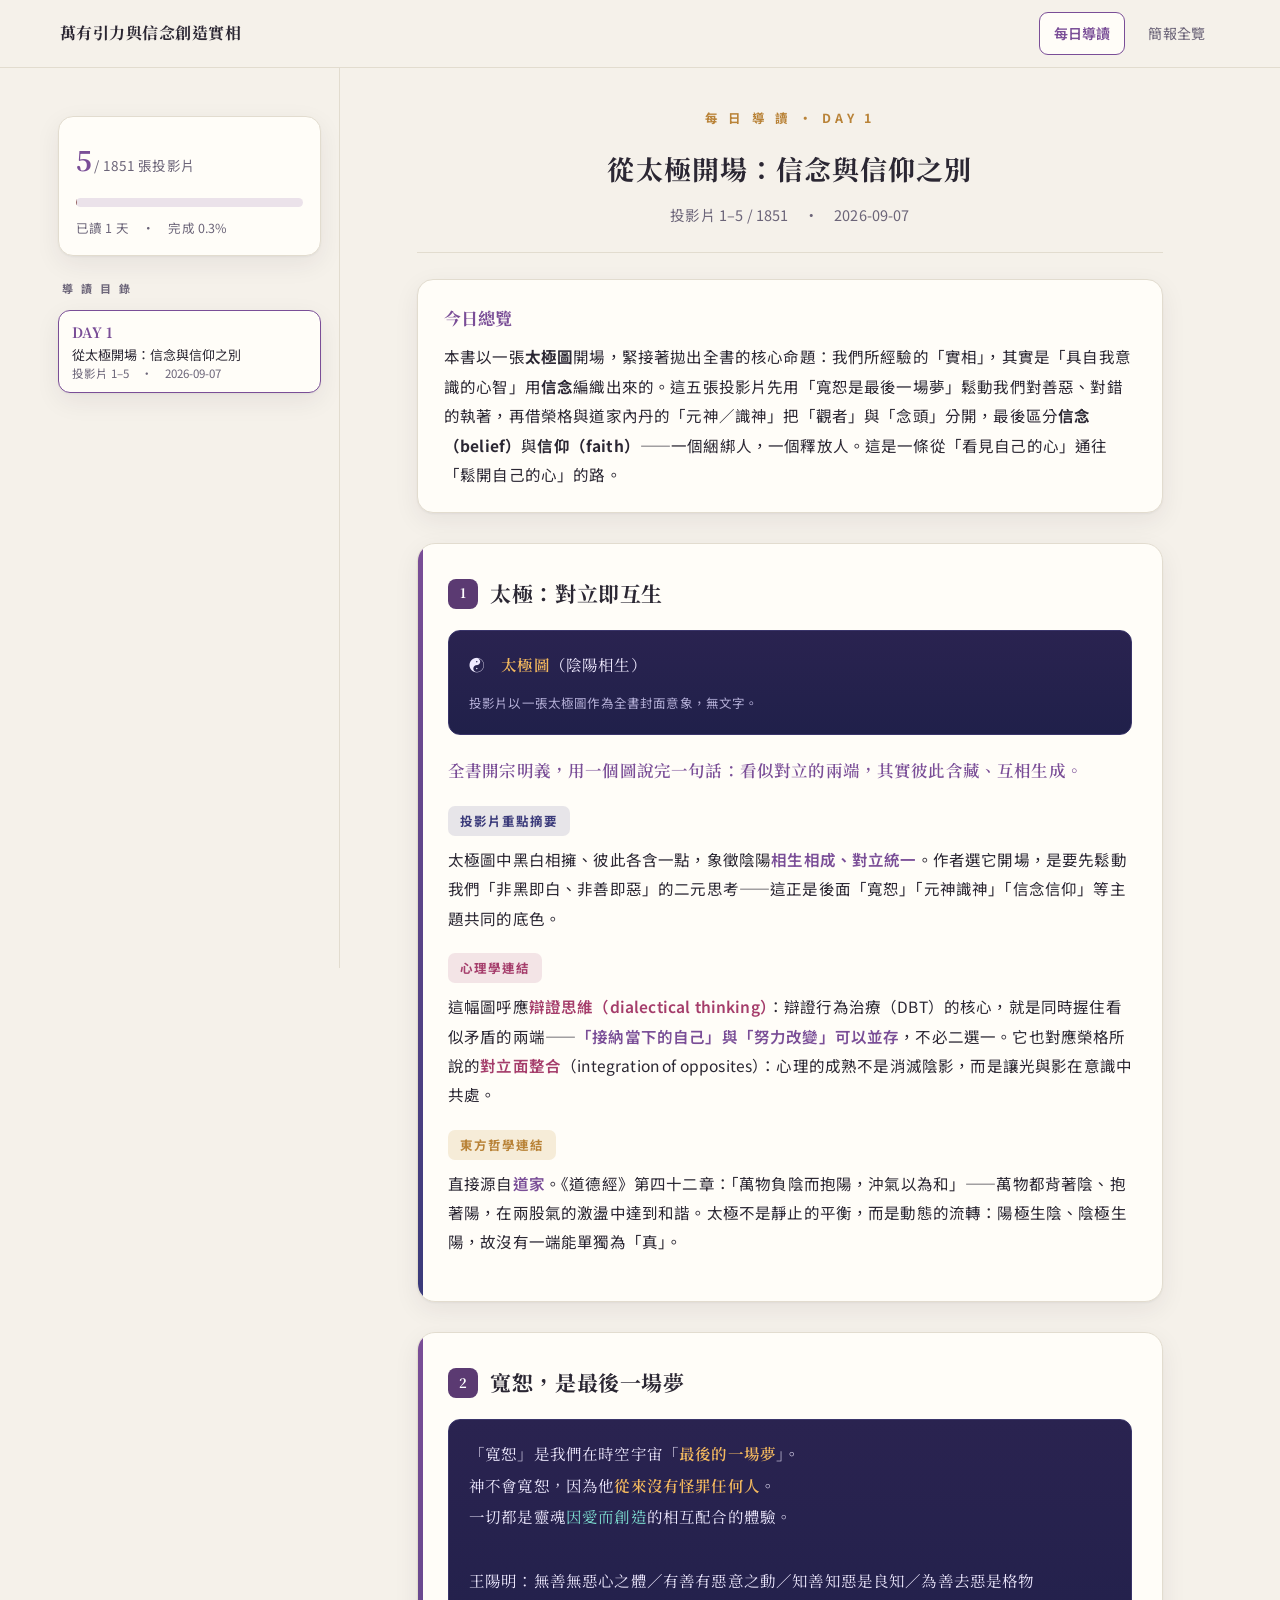
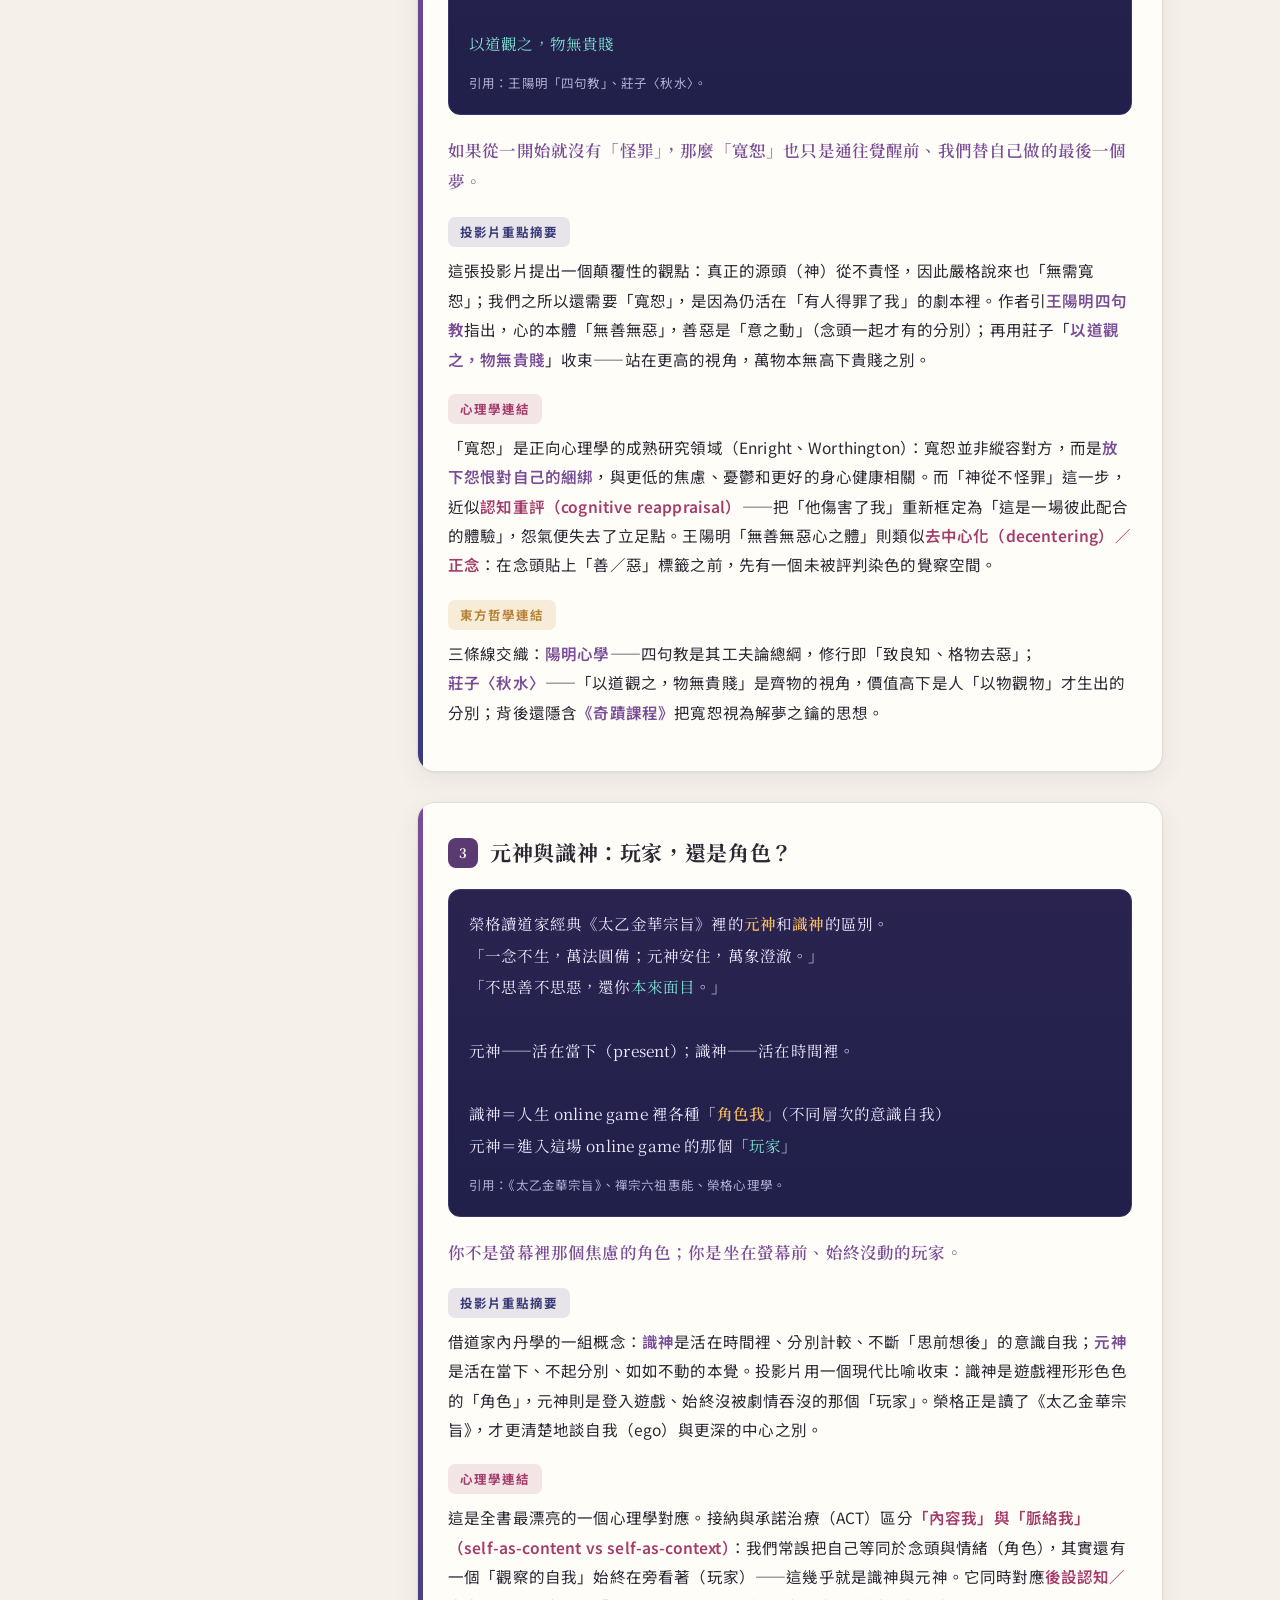
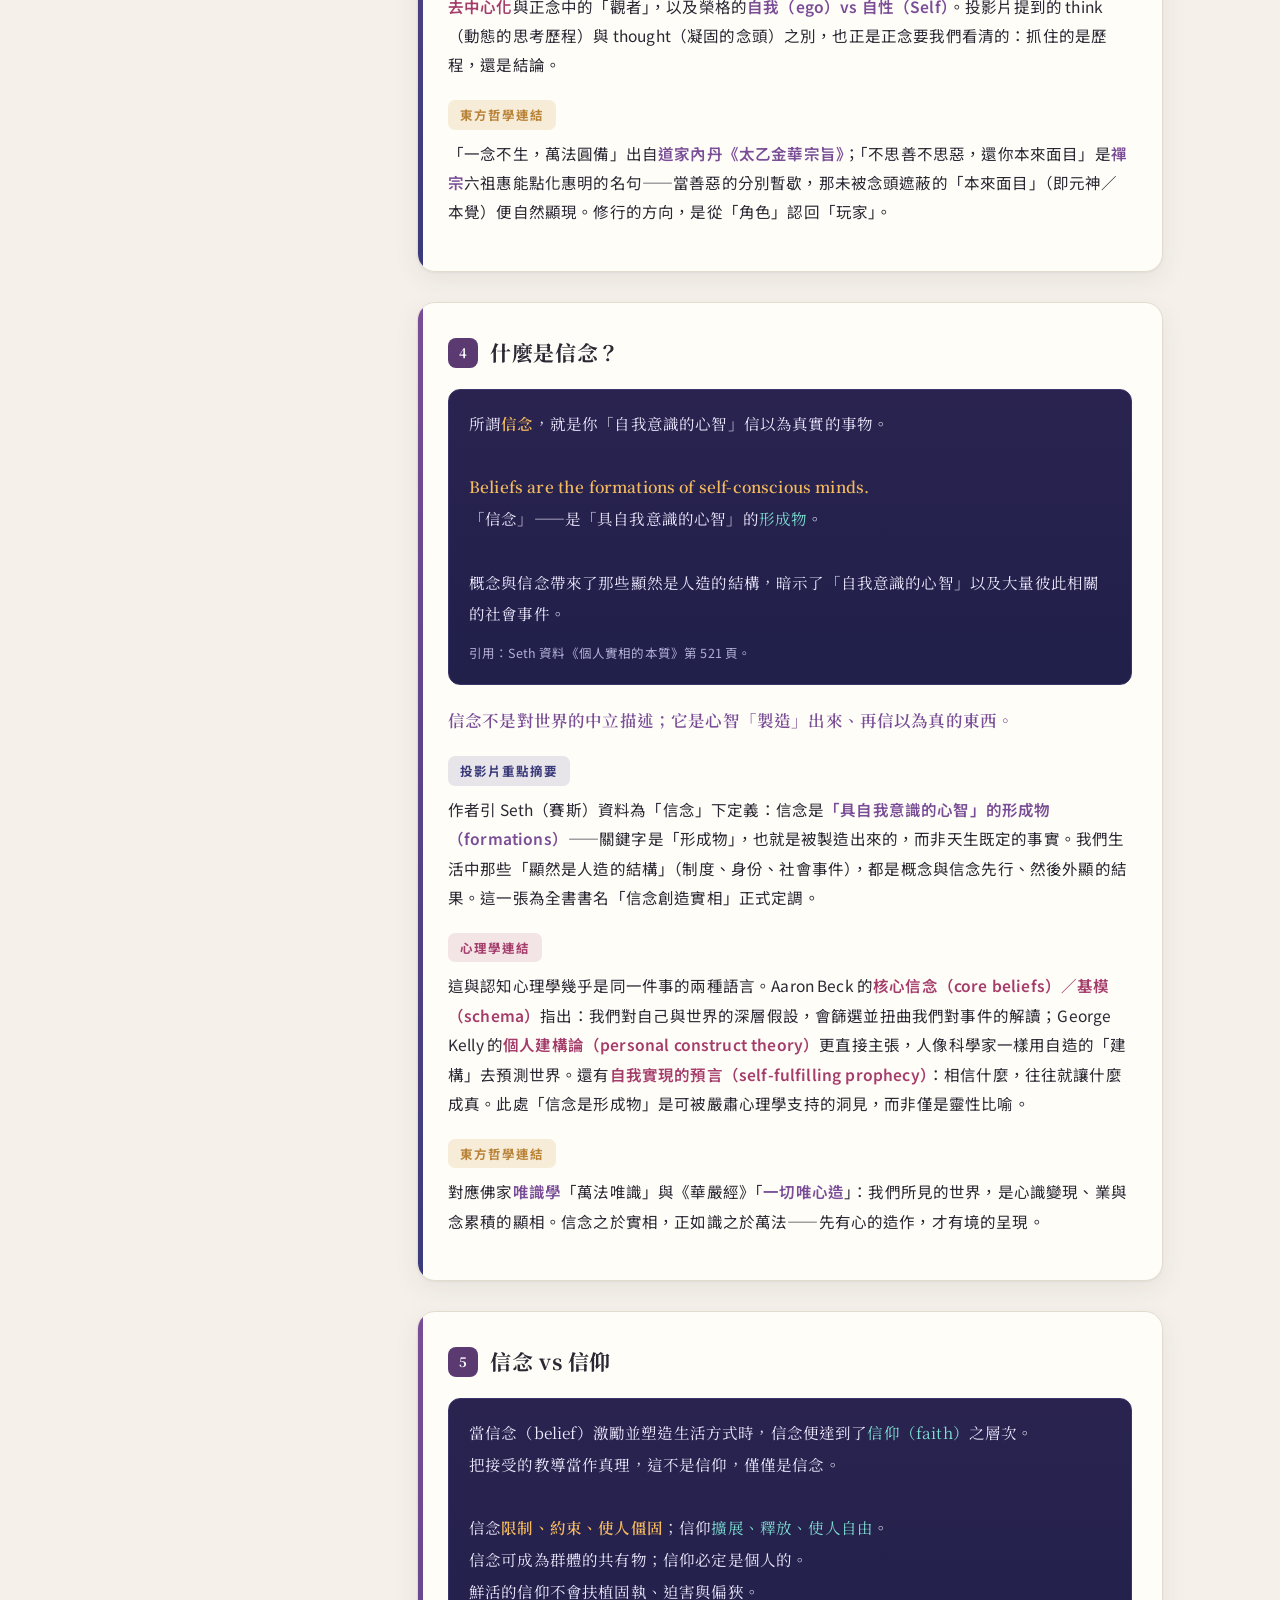
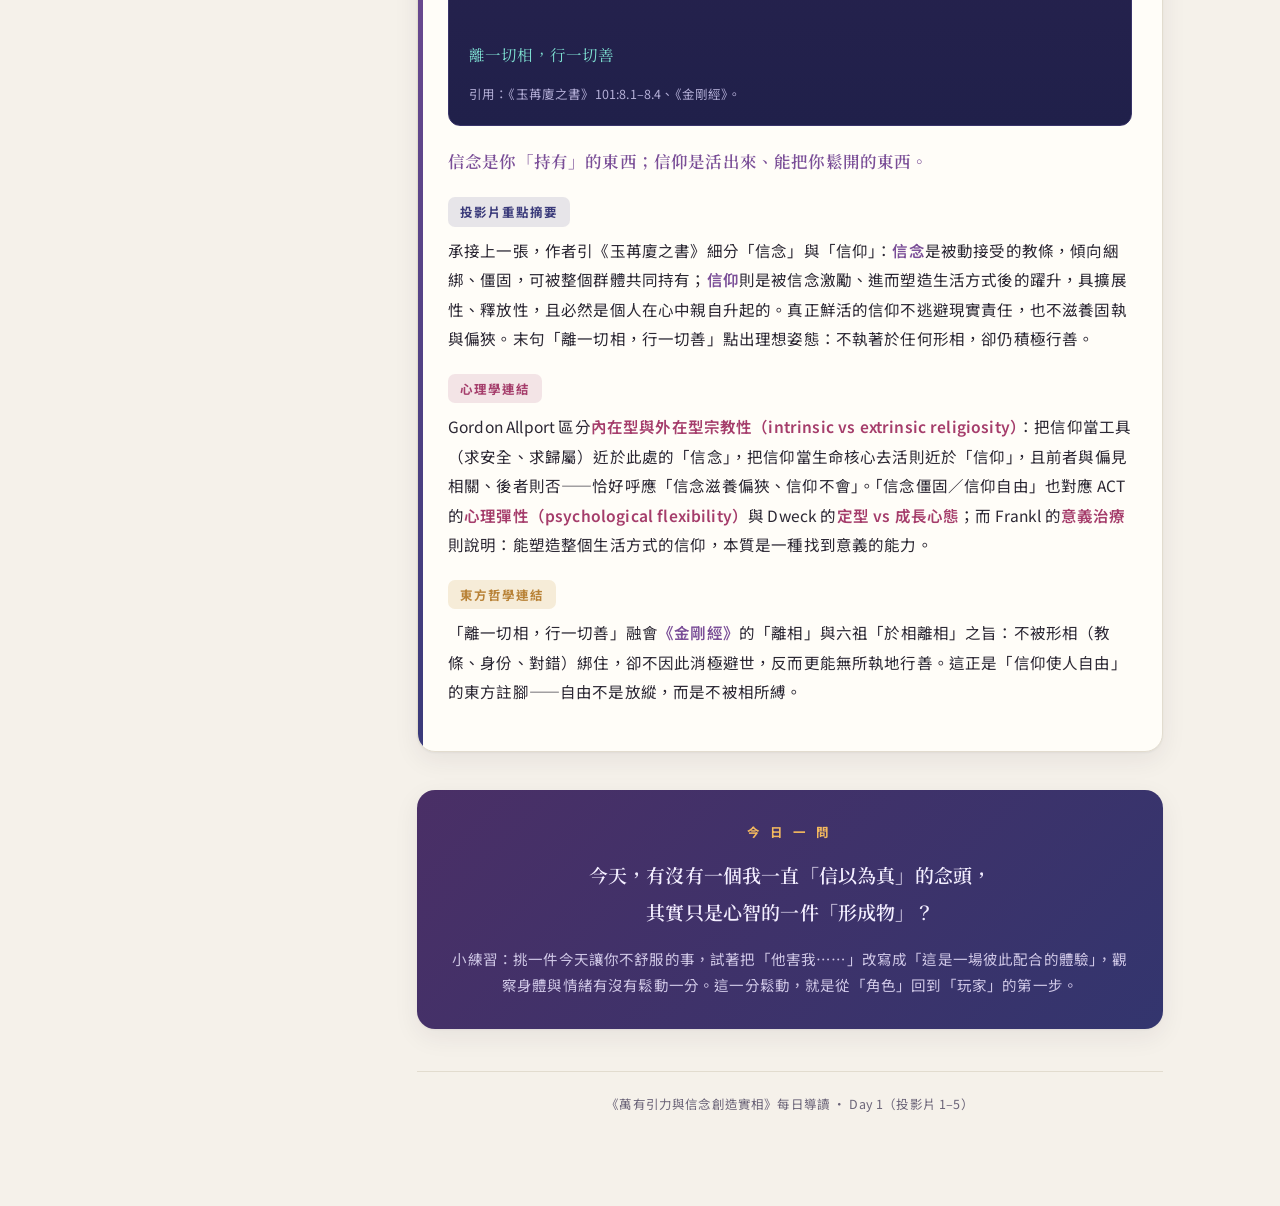
==== book/index.html @ ded172f5 "Add files via upload" ====
<!DOCTYPE html>
<html lang="zh-Hant">
<head>
<meta charset="utf-8">
<meta name="viewport" content="width=device-width, initial-scale=1">
<title>每日導讀 · 萬有引力與信念創造實相</title>
<meta name="description" content="《萬有引力與信念創造實相》每日導讀 — 摘要、心理學連結、東方哲學連結。">
<link rel="preconnect" href="https://fonts.googleapis.com">
<link rel="preconnect" href="https://fonts.gstatic.com" crossorigin>
<link href="https://fonts.googleapis.com/css2?family=Noto+Serif+TC:wght@400;600;700&family=Noto+Sans+TC:wght@400;500;700&display=swap" rel="stylesheet">
<link rel="stylesheet" href="assets/styles.css">
</head>
<body>
<div class="topnav"><div class="inner">
  <span class="logo">萬有引力與信念創造實相</span>
  <a class="nav active" href="index.html">每日導讀</a>
  <a class="nav" href="presentation.html">簡報全覽</a>
</div></div>

<div class="app">
  <aside class="side">
    <div class="prog">
      <div class="num"><b id="slidesDone">0</b>/ <span id="totalSlides">1851</span> 張投影片</div>
      <div class="bar"><i id="barFill" style="width:0%"></i></div>
      <div class="sub">已讀 <span id="daysDone">0</span> 天　·　完成 <span id="pctVal">0</span>%</div>
    </div>
    <div class="navttl">導 讀 目 錄</div>
    <nav id="dayList"></nav>
  </aside>
  <main class="reader" id="reader"><p style="color:var(--soft);padding:20px">載入中…</p></main>
</div>

<script src="assets/hub.js"></script>
</body>
</html>
---- book/assets/styles.css ----
:root{
    --bg:#f5f1ea; --ink:#2b2733; --soft:#6b6478; --line:#e2dccf;
    --card:#fffdf8; --shadow:0 1px 2px rgba(40,30,60,.05),0 8px 26px rgba(40,30,60,.07);
    --plum:#5b3a72; --plum2:#7a4e97; --indigo:#3a3a7a; --gold:#b98338; --gold-bg:#f6ecd8;
    --teal:#2f7d73; --rose:#a53d6b;
    --serif:"Noto Serif TC",'Songti TC','STSong',serif;
    --sans:"Noto Sans TC",'PingFang TC','Microsoft JhengHei',system-ui,sans-serif;
  }
  @media (prefers-color-scheme:dark){
    :root:not([data-theme="light"]){
      --bg:#17141d; --ink:#ece7f1; --soft:#a99fb8; --line:#2e2839;
      --card:#201b29; --shadow:0 1px 2px rgba(0,0,0,.4),0 10px 30px rgba(0,0,0,.35);
      --plum:#c8a5e0; --plum2:#b98fd4; --indigo:#9aa0e6; --gold:#e0b978; --gold-bg:#332913;
      --teal:#66c2b5; --rose:#e488b3;
    }
  }
  *{box-sizing:border-box}
  body{margin:0;background:var(--bg);color:var(--ink);font-family:var(--sans);
       line-height:1.9;-webkit-font-smoothing:antialiased;letter-spacing:.01em}
  .wrap{max-width:820px;margin:0 auto;padding:0 22px 90px}

  /* ---- header ---- */
  header{padding:52px 0 30px;text-align:center;border-bottom:1px solid var(--line);margin-bottom:14px}
  .kicker{font-size:13px;letter-spacing:.32em;color:var(--gold);font-weight:700;margin-bottom:14px}
  h1{font-family:var(--serif);font-weight:700;font-size:30px;margin:0 0 6px;letter-spacing:.04em}
  .subtitle{color:var(--soft);font-size:15px;margin-top:8px}
  .meta{display:inline-flex;gap:10px;flex-wrap:wrap;justify-content:center;margin-top:20px}
  .chip{font-size:13px;padding:5px 14px;border:1px solid var(--line);border-radius:999px;
        background:var(--card);color:var(--soft)}
  .chip b{color:var(--ink);font-weight:600}

  /* ---- overview ---- */
  .overview{background:var(--card);border:1px solid var(--line);border-radius:16px;
            padding:22px 26px;margin:26px 0 8px;box-shadow:var(--shadow)}
  .overview h2{font-family:var(--serif);font-size:17px;margin:0 0 8px;color:var(--plum2)}
  .overview p{margin:0;color:var(--ink);font-size:15.5px}

  /* ---- slide block ---- */
  .slide{background:var(--card);border:1px solid var(--line);border-radius:18px;
         padding:30px 30px 26px;margin:30px 0;box-shadow:var(--shadow);position:relative;overflow:hidden}
  .slide::before{content:"";position:absolute;left:0;top:0;bottom:0;width:5px;
         background:linear-gradient(var(--plum2),var(--indigo))}
  .snum{display:flex;align-items:center;gap:12px;margin-bottom:4px}
  .snum .n{font-family:var(--serif);font-weight:700;font-size:13px;color:#fff;background:var(--plum);
        min-width:30px;height:30px;border-radius:8px;display:flex;align-items:center;justify-content:center;
        padding:0 8px;letter-spacing:.02em}
  .snum h3{font-family:var(--serif);font-size:21px;margin:0;font-weight:700;letter-spacing:.03em}

  .orig{font-family:var(--serif);background:linear-gradient(180deg,#2a2350,#20204a);color:#efeaff;
        border-radius:12px;padding:18px 20px;margin:16px 0 20px;font-size:15.5px;line-height:2.05;
        border:1px solid #3a356a}
  .orig .em{color:#f4b95e;font-weight:600}
  .orig .em2{color:#7ee0d2}
  .orig small{display:block;color:#b3aed6;font-size:12.5px;margin-top:10px;font-family:var(--sans)}

  .lead{font-family:var(--serif);font-size:16.5px;color:var(--plum2);margin:2px 0 18px;font-weight:600}

  .sec{margin:18px 0}
  .sec .tag{display:inline-block;font-size:12.5px;font-weight:700;letter-spacing:.08em;
        padding:3px 12px;border-radius:7px;margin-bottom:9px}
  .tag.sum{color:var(--indigo);background:color-mix(in srgb,var(--indigo) 12%,transparent)}
  .tag.psy{color:var(--rose);background:color-mix(in srgb,var(--rose) 13%,transparent)}
  .tag.east{color:var(--gold);background:var(--gold-bg)}
  .sec p{margin:0 0 10px;font-size:15.5px}
  .sec p:last-child{margin-bottom:0}
  .term{color:var(--plum2);font-weight:600}
  em{font-style:normal;color:var(--rose);font-weight:600}

  /* ---- reflection ---- */
  .reflect{background:linear-gradient(135deg,#4a2f66,#33356e);color:#f3eeff;border-radius:18px;
        padding:30px 30px;margin:38px 0 0;text-align:center;box-shadow:var(--shadow)}
  .reflect .tag{color:#f4b95e;letter-spacing:.28em;font-size:12.5px;font-weight:700}
  .reflect p{font-family:var(--serif);font-size:19px;line-height:1.9;margin:14px 0 0;font-weight:600}
  .reflect .practice{font-family:var(--sans);font-size:14.5px;color:#cfc7e6;font-weight:400;margin-top:16px;line-height:1.85}

  footer{text-align:center;color:var(--soft);font-size:13px;margin-top:40px;
         padding-top:20px;border-top:1px solid var(--line)}


  /* ===== dashboard shell ===== */
  .app{display:flex;min-height:100vh;max-width:1200px;margin:0 auto}
  .side{width:300px;flex:none;border-right:1px solid var(--line);padding:28px 18px 40px;
        position:sticky;top:0;align-self:flex-start;height:100vh;overflow:auto}
  .brand{font-family:var(--serif);font-weight:700;font-size:19px;line-height:1.55;letter-spacing:.03em}
  .brand .en{display:block;font-family:var(--sans);font-size:11.5px;letter-spacing:.3em;
        color:var(--gold);font-weight:700;margin-top:8px}
  .prog{background:var(--card);border:1px solid var(--line);border-radius:15px;padding:17px 17px 15px;
        box-shadow:var(--shadow);margin:20px 0 22px}
  .prog .num{font-size:13.5px;color:var(--soft)}
  .prog .num b{font-family:var(--serif);font-size:27px;color:var(--plum2);font-weight:700;margin-right:2px}
  .bar{height:9px;border-radius:99px;background:color-mix(in srgb,var(--plum2) 15%,transparent);
        margin:13px 0 9px;overflow:hidden}
  .bar i{display:block;height:100%;border-radius:99px;background:linear-gradient(90deg,var(--plum2),var(--gold));
        transition:width .6s ease}
  .prog .sub{font-size:12.5px;color:var(--soft)}
  .navttl{font-size:11px;letter-spacing:.22em;color:var(--soft);font-weight:700;margin:4px 4px 11px}
  nav{display:flex;flex-direction:column}
  .daybtn{width:100%;text-align:left;background:transparent;border:1px solid transparent;border-radius:12px;
        padding:11px 13px;margin-bottom:6px;cursor:pointer;color:var(--ink);font-family:var(--sans);
        transition:background .15s,border-color .15s;display:block}
  .daybtn:hover{background:var(--card);border-color:var(--line)}
  .daybtn.active{background:var(--card);border-color:var(--plum2);box-shadow:var(--shadow)}
  .daybtn .d{font-family:var(--serif);font-weight:700;font-size:14px;color:var(--plum2);letter-spacing:.02em}
  .daybtn .t{font-size:13px;color:var(--ink);margin:3px 0 1px;line-height:1.5}
  .daybtn .m{font-size:11.5px;color:var(--soft)}
  .reader{flex:1;min-width:0;padding:38px 42px 90px;max-width:830px;margin:0 auto}
  .rhead{text-align:center;border-bottom:1px solid var(--line);padding-bottom:24px}
  .rhead .kicker{font-size:12.5px;letter-spacing:.3em;color:var(--gold);font-weight:700}
  .rhead h1{font-family:var(--serif);font-weight:700;font-size:27px;margin:12px 0 6px;letter-spacing:.04em}
  .rhead .sub{color:var(--soft);font-size:14.5px}
  .rfoot{text-align:center;color:var(--soft);font-size:12.5px;margin-top:42px;padding-top:20px;border-top:1px solid var(--line)}
  @media(max-width:860px){
    .app{flex-direction:column}
    .side{width:auto;height:auto;position:static;border-right:none;border-bottom:1px solid var(--line);padding:20px 16px}
    nav{flex-direction:row;overflow-x:auto;gap:8px;padding-bottom:4px}
    .daybtn{min-width:190px;margin-bottom:0}
    .reader{padding:26px 20px 70px}
    .rhead h1{font-size:23px}
  }


  /* ===== top nav ===== */
  .topnav{position:sticky;top:0;z-index:20;background:color-mix(in srgb,var(--bg) 88%,transparent);
        backdrop-filter:saturate(1.2) blur(8px);border-bottom:1px solid var(--line)}
  .topnav .inner{max-width:1200px;margin:0 auto;display:flex;align-items:center;gap:8px;padding:12px 20px}
  .topnav .logo{font-family:var(--serif);font-weight:700;font-size:16px;letter-spacing:.03em;margin-right:auto}
  .topnav a.nav{font-family:var(--sans);font-size:14px;color:var(--soft);text-decoration:none;
        padding:7px 14px;border-radius:9px;border:1px solid transparent}
  .topnav a.nav:hover{background:var(--card);border-color:var(--line);color:var(--ink)}
  .topnav a.nav.active{background:var(--card);border-color:var(--plum2);color:var(--plum2);font-weight:600}

  /* ===== gallery ===== */
  .gwrap{max-width:1200px;margin:0 auto;padding:26px 20px 80px}
  .ghead{display:flex;align-items:baseline;gap:14px;flex-wrap:wrap;margin-bottom:6px}
  .ghead h1{font-family:var(--serif);font-size:24px;margin:0;letter-spacing:.03em}
  .ghead .count{color:var(--soft);font-size:14px}
  .gtools{display:flex;gap:10px;align-items:center;margin:14px 0 20px;flex-wrap:wrap}
  .gtools input{font-family:var(--sans);font-size:14px;padding:9px 12px;border-radius:10px;
        border:1px solid var(--line);background:var(--card);color:var(--ink);width:120px}
  .gtools .hint{color:var(--soft);font-size:12.5px}
  .grid{display:grid;grid-template-columns:repeat(auto-fill,minmax(220px,1fr));gap:14px}
  .gcell{border:1px solid var(--line);border-radius:12px;overflow:hidden;background:#1c1830;cursor:pointer;
        box-shadow:var(--shadow);position:relative;aspect-ratio:4/3}
  .gcell img{width:100%;height:100%;object-fit:cover;display:block;background:#1c1830}
  .gcell .lbl{position:absolute;left:8px;bottom:8px;font-size:11.5px;color:#fff;background:rgba(20,12,40,.7);
        padding:2px 8px;border-radius:6px;font-family:var(--serif)}
  /* lightbox */
  .lbox{position:fixed;inset:0;background:rgba(10,7,20,.94);display:none;z-index:50;
        align-items:center;justify-content:center;flex-direction:column;padding:24px}
  .lbox.open{display:flex}
  .lbox img{max-width:96vw;max-height:82vh;border-radius:8px;box-shadow:0 20px 60px rgba(0,0,0,.6)}
  .lbox .cap{color:#e9e2f5;font-family:var(--serif);margin-top:14px;font-size:15px}
  .lbox .x{position:absolute;top:18px;right:22px;color:#fff;font-size:26px;cursor:pointer;
        background:none;border:none;line-height:1}
  .lbox .arw{position:absolute;top:50%;transform:translateY(-50%);background:rgba(255,255,255,.1);
        border:1px solid rgba(255,255,255,.2);color:#fff;font-size:26px;width:52px;height:52px;border-radius:50%;
        cursor:pointer;display:flex;align-items:center;justify-content:center}
  .lbox .prev{left:18px} .lbox .next{right:18px}
  @media(max-width:860px){ .grid{grid-template-columns:repeat(auto-fill,minmax(150px,1fr));gap:10px}
        .lbox .arw{width:44px;height:44px} }
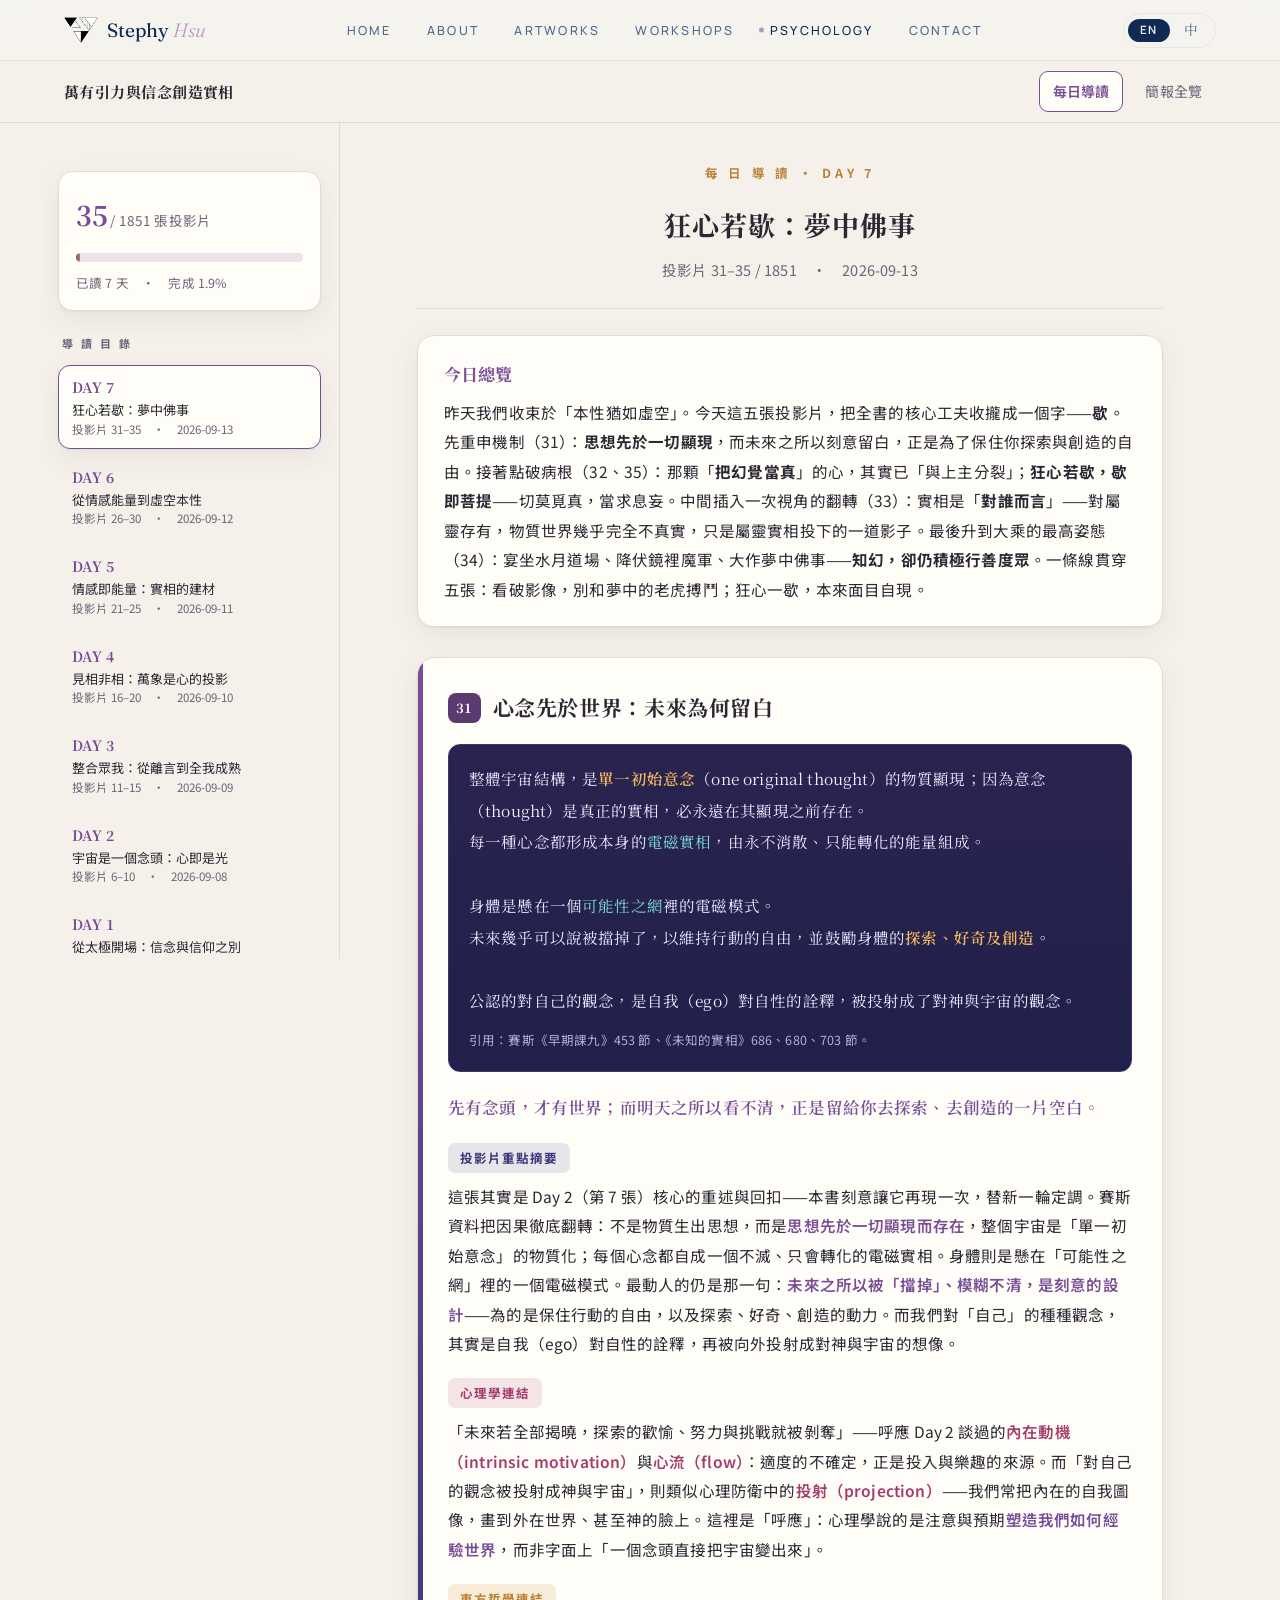
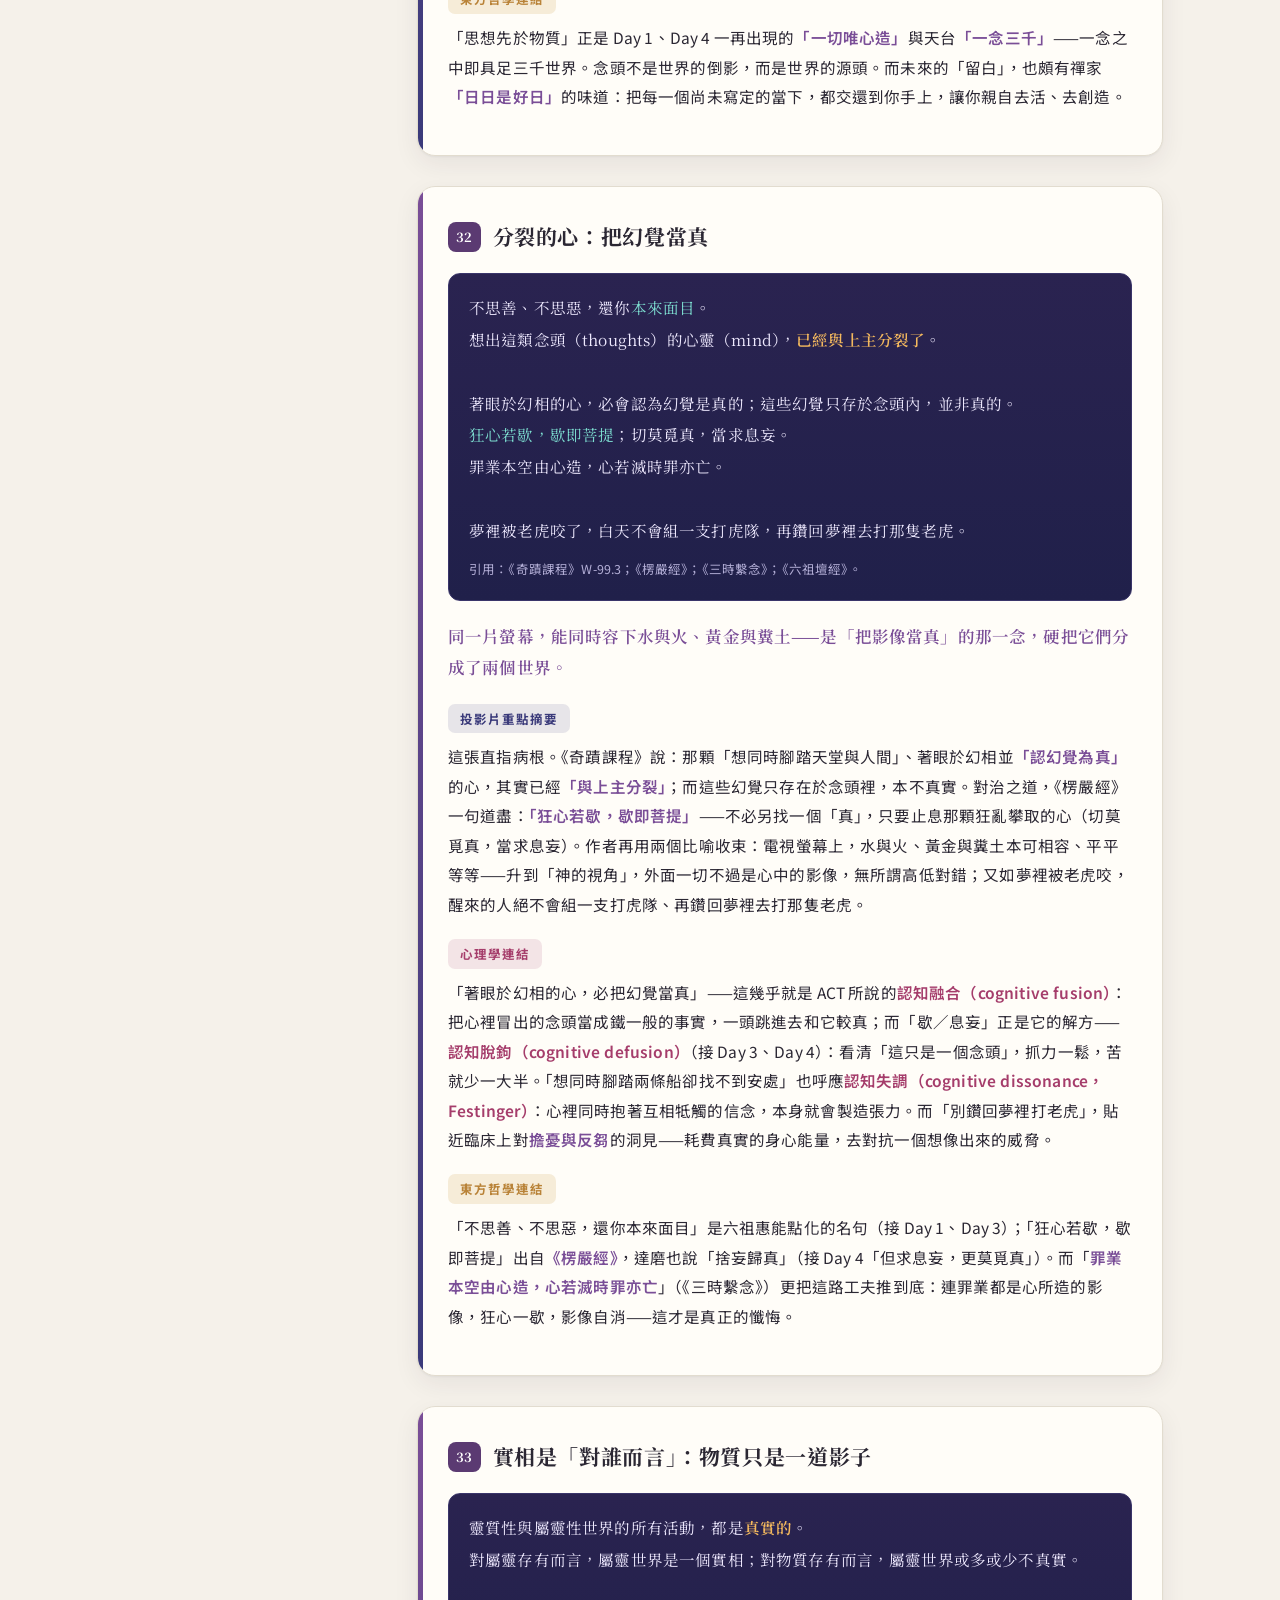
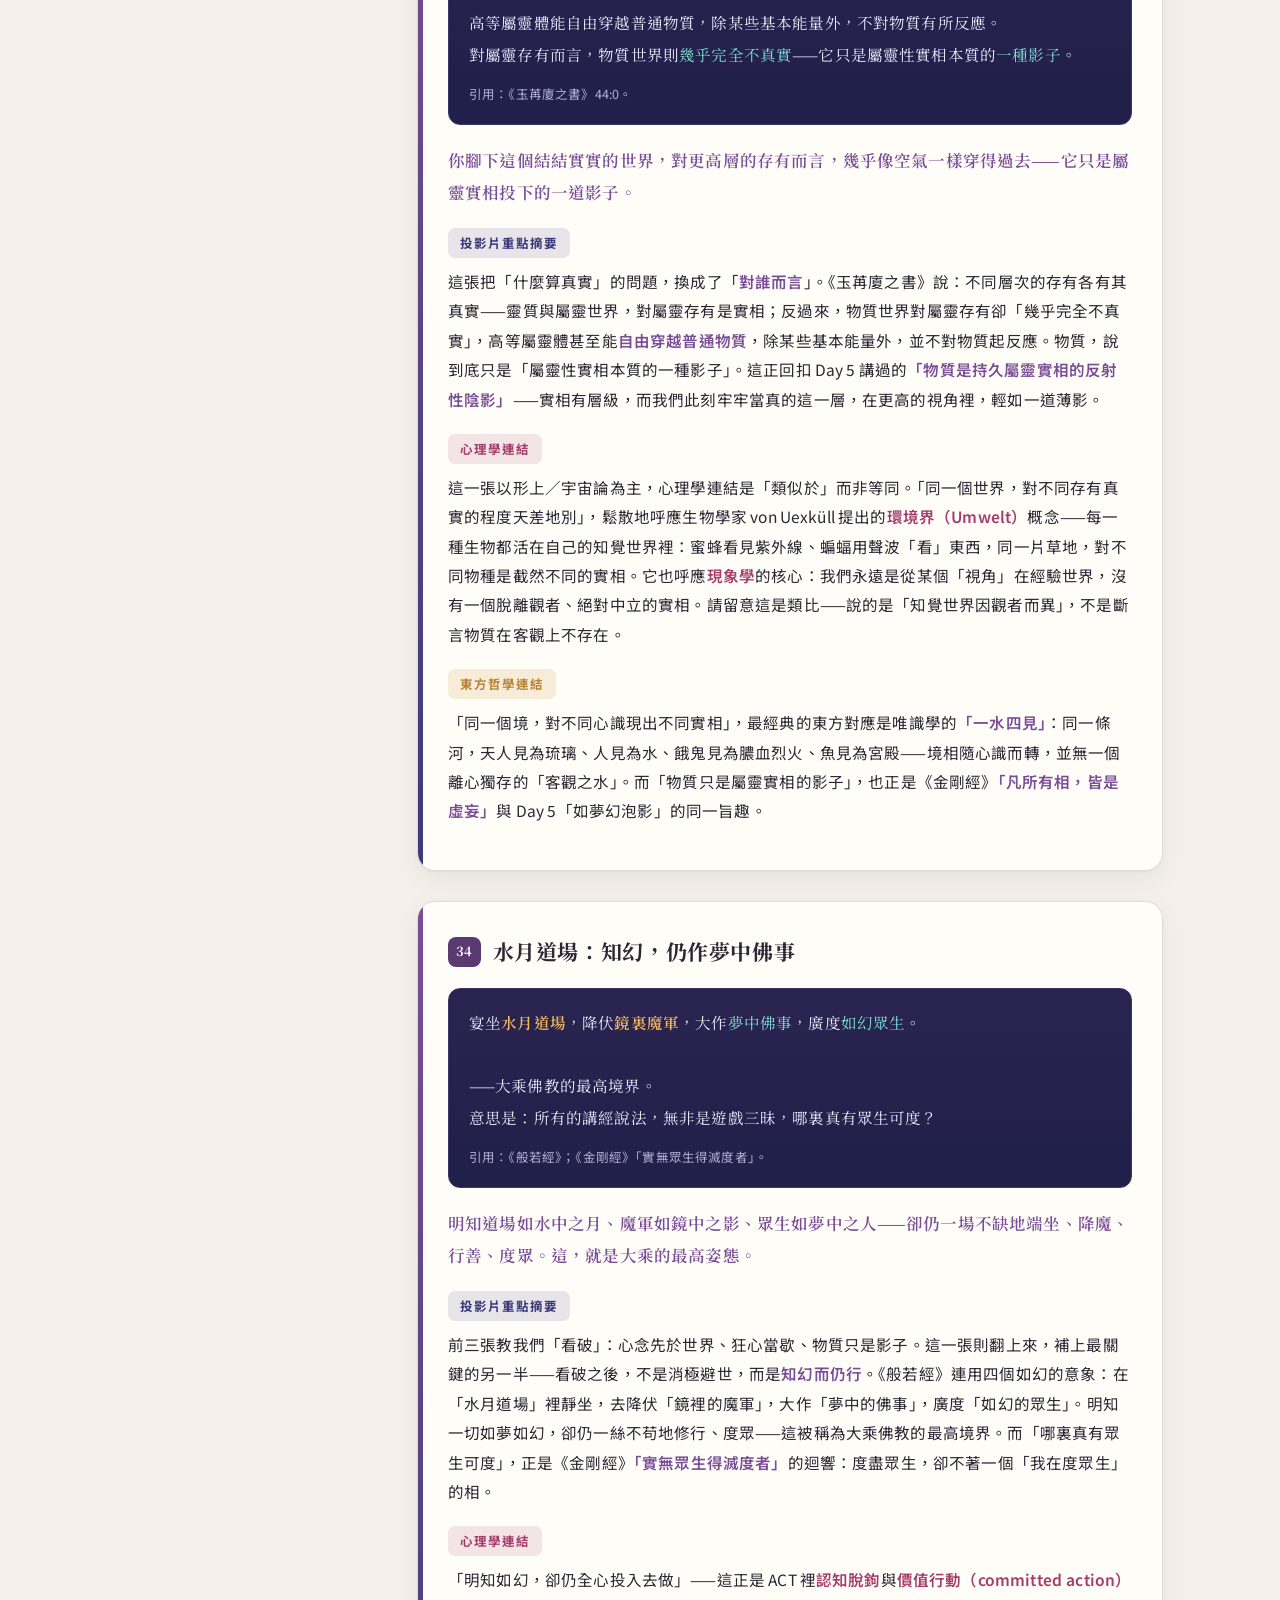
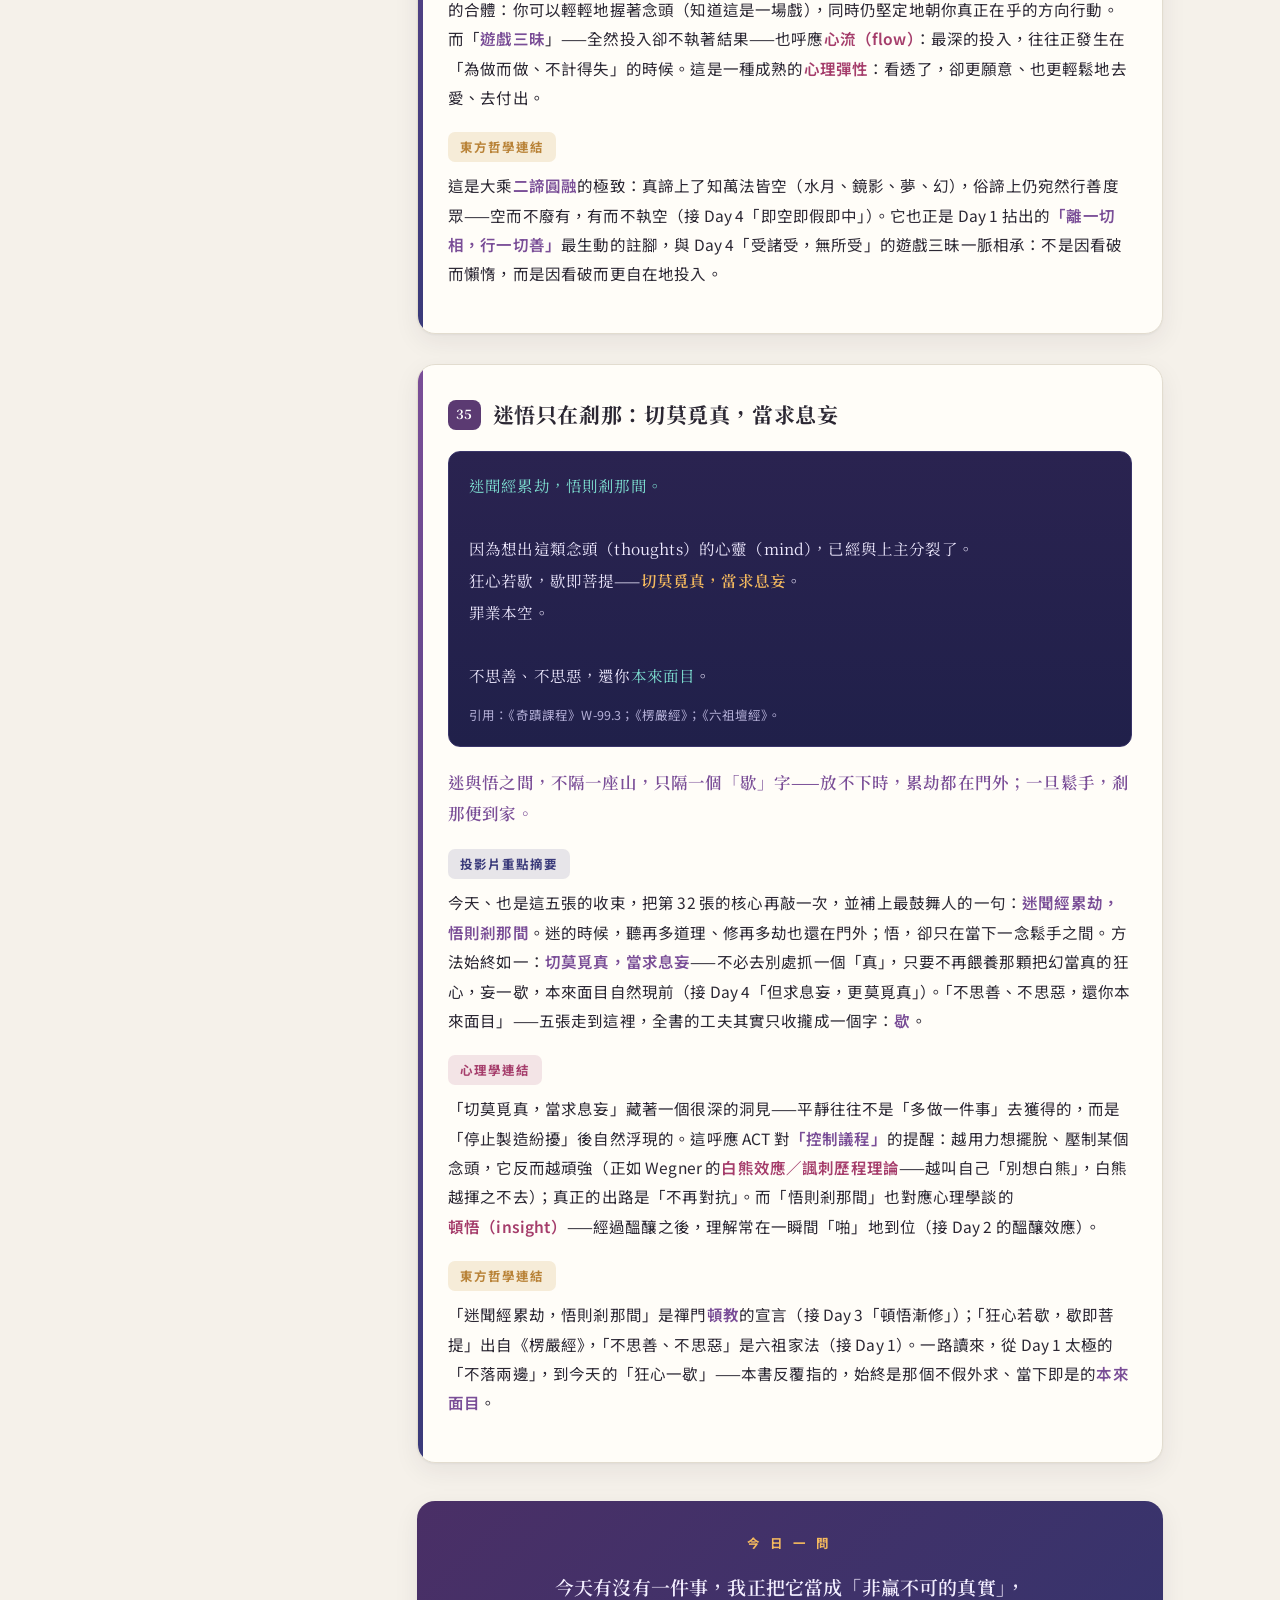
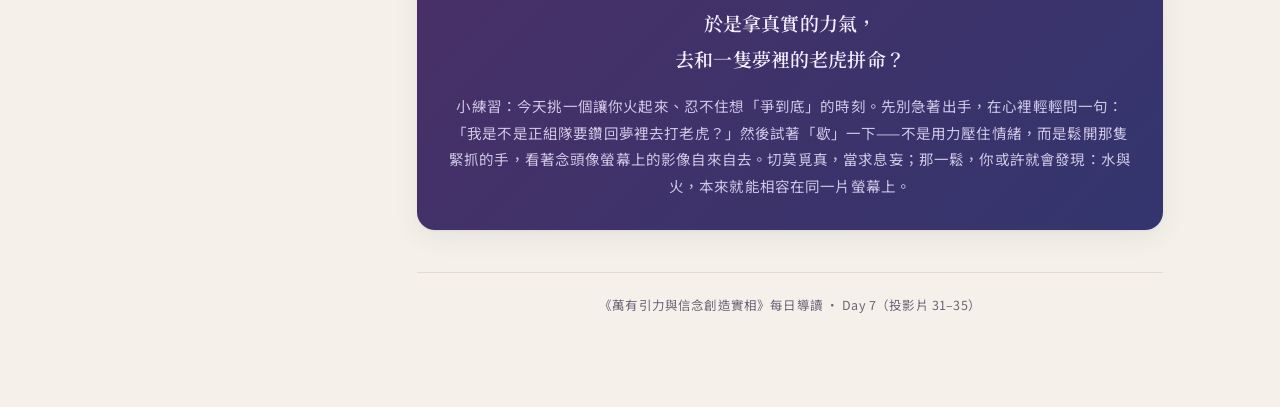
==== commit 80537575: "Add files via upload" ====
--- a/book/index.html
+++ b/book/index.html
@@ -7,14 +7,55 @@
 <meta name="description" content="《萬有引力與信念創造實相》每日導讀 — 摘要、心理學連結、東方哲學連結。">
 <link rel="preconnect" href="https://fonts.googleapis.com">
 <link rel="preconnect" href="https://fonts.gstatic.com" crossorigin>
-<link href="https://fonts.googleapis.com/css2?family=Noto+Serif+TC:wght@400;600;700&family=Noto+Sans+TC:wght@400;500;700&display=swap" rel="stylesheet">
+<link href="https://fonts.googleapis.com/css2?family=Fraunces:ital,opsz,wght@0,9..144,300..600;1,9..144,300..500&family=Manrope:wght@400;500;600&family=Noto+Serif+TC:wght@400;600;700&family=Noto+Sans+TC:wght@400;500;700&display=swap" rel="stylesheet">
 <link rel="stylesheet" href="assets/styles.css">
 </head>
 <body>
-<div class="topnav"><div class="inner">
-  <span class="logo">萬有引力與信念創造實相</span>
-  <a class="nav active" href="index.html">每日導讀</a>
-  <a class="nav" href="presentation.html">簡報全覽</a>
+
+<nav class="site-nav">
+  <div class="site-nav-inner">
+    <a href="/" class="nav-mark"><img src="/images/logo.png" alt="" class="nav-mark-logo"><span>Stephy <em>Hsu</em></span></a>
+    <ul class="nav-links">
+      <li><a href="/index.html" data-en="Home" data-zh="首頁">Home</a></li>
+      <li><a href="/about.html" data-en="About" data-zh="關於">About</a></li>
+      <li><a href="/artworks.html" data-en="Artworks" data-zh="作品">Artworks</a></li>
+      <li><a href="/workshops.html" data-en="Workshops" data-zh="工作坊">Workshops</a></li>
+      <li class="nav-dropdown">
+        <a href="/psychology.html" class="active" data-en="Psychology" data-zh="心理治療">Psychology</a>
+        <ul class="nav-dropdown-menu">
+          <li><a href="/psychology.html" data-en="Clinical Practice" data-zh="臨床實務">Clinical Practice</a></li>
+          <li><a href="/book/" class="active" data-en="Daily Reading · 每日導讀" data-zh="每日導讀 · Daily Reading">Daily Reading · 每日導讀</a></li>
+        </ul>
+      </li>
+      <li><a href="/contact.html" data-en="Contact" data-zh="聯繫">Contact</a></li>
+    </ul>
+    <div class="nav-actions">
+      <div class="lang-toggle" role="group" aria-label="Language">
+        <button type="button" data-lang="en" aria-pressed="true">EN</button>
+        <button type="button" data-lang="zh" aria-pressed="false">中</button>
+      </div>
+      <button class="nav-toggle" aria-label="Menu" aria-expanded="false" onclick="this.classList.toggle('open');document.getElementById('mobileMenu').classList.toggle('open');this.setAttribute('aria-expanded',this.classList.contains('open'))">
+        <span></span><span></span><span></span>
+      </button>
+    </div>
+  </div>
+</nav>
+<div class="mobile-menu" id="mobileMenu">
+  <ul>
+    <li><a href="/index.html" data-en="Home" data-zh="首頁">Home</a></li>
+    <li><a href="/about.html" data-en="About" data-zh="關於">About</a></li>
+    <li><a href="/artworks.html" data-en="Artworks" data-zh="作品">Artworks</a></li>
+    <li><a href="/workshops.html" data-en="Workshops" data-zh="工作坊">Workshops</a></li>
+    <li><a href="/psychology.html" data-en="Psychology" data-zh="心理治療">Psychology</a></li>
+    <li class="mobile-sub-item"><a href="/book/" data-en="— Daily Reading 每日導讀" data-zh="— 每日導讀 Daily Reading">— Daily Reading 每日導讀</a></li>
+    <li><a href="/contact.html" data-en="Contact" data-zh="聯繫">Contact</a></li>
+  </ul>
+</div>
+
+<div class="bookbar"><div class="bookbar-inner">
+  <span class="bookbar-logo">萬有引力與信念創造實相</span>
+  <a class="bookbar-tab active" href="index.html">每日導讀</a>
+  <a class="bookbar-tab" href="presentation.html">簡報全覽</a>
 </div></div>
 
 <div class="app">
@@ -30,6 +71,7 @@
   <main class="reader" id="reader"><p style="color:var(--soft);padding:20px">載入中…</p></main>
 </div>
 
+<script src="/i18n.js"></script>
 <script src="assets/hub.js"></script>
 </body>
 </html>
--- a/book/assets/styles.css
+++ b/book/assets/styles.css
@@ -6,6 +6,12 @@
     --teal:#2f7d73; --rose:#a53d6b;
     --serif:"Noto Serif TC",'Songti TC','STSong',serif;
     --sans:"Noto Sans TC",'PingFang TC','Microsoft JhengHei',system-ui,sans-serif;
+
+    /* site-nav (ported from the main website) */
+    --navh:64px;
+    --sn-bg:rgba(245,243,239,.9); --sn-text:#50698D; --sn-strong:#102B53;
+    --sn-accent:#b896c0; --sn-line:#e8e5dd; --sn-menu-bg:#f5f3ef;
+    --sn-tg-bg:#102B53; --sn-tg-fg:#f5f3ef;
   }
   @media (prefers-color-scheme:dark){
     :root:not([data-theme="light"]){
@@ -13,11 +19,15 @@
       --card:#201b29; --shadow:0 1px 2px rgba(0,0,0,.4),0 10px 30px rgba(0,0,0,.35);
       --plum:#c8a5e0; --plum2:#b98fd4; --indigo:#9aa0e6; --gold:#e0b978; --gold-bg:#332913;
       --teal:#66c2b5; --rose:#e488b3;
+
+      --sn-bg:rgba(23,20,29,.92); --sn-text:#a99fb8; --sn-strong:#ece7f1;
+      --sn-accent:#c8a5e0; --sn-line:#2e2839; --sn-menu-bg:#17141d;
+      --sn-tg-bg:#c8a5e0; --sn-tg-fg:#17141d;
     }
   }
   *{box-sizing:border-box}
   body{margin:0;background:var(--bg);color:var(--ink);font-family:var(--sans);
-       line-height:1.9;-webkit-font-smoothing:antialiased;letter-spacing:.01em}
+       line-height:1.9;-webkit-font-smoothing:antialiased;letter-spacing:.01em;overflow-x:hidden}
   .wrap{max-width:820px;margin:0 auto;padding:0 22px 90px}
 
   /* ---- header ---- */
@@ -49,7 +59,7 @@
 
   .orig{font-family:var(--serif);background:linear-gradient(180deg,#2a2350,#20204a);color:#efeaff;
         border-radius:12px;padding:18px 20px;margin:16px 0 20px;font-size:15.5px;line-height:2.05;
-        border:1px solid #3a356a}
+        border:1px solid #3a356a;overflow-wrap:break-word}
   .orig .em{color:#f4b95e;font-weight:600}
   .orig .em2{color:#7ee0d2}
   .orig small{display:block;color:#b3aed6;font-size:12.5px;margin-top:10px;font-family:var(--sans)}
@@ -81,7 +91,7 @@
   /* ===== dashboard shell ===== */
   .app{display:flex;min-height:100vh;max-width:1200px;margin:0 auto}
   .side{width:300px;flex:none;border-right:1px solid var(--line);padding:28px 18px 40px;
-        position:sticky;top:0;align-self:flex-start;height:100vh;overflow:auto}
+        position:sticky;top:var(--navh);align-self:flex-start;height:calc(100vh - var(--navh));overflow:auto}
   .brand{font-family:var(--serif);font-weight:700;font-size:19px;line-height:1.55;letter-spacing:.03em}
   .brand .en{display:block;font-family:var(--sans);font-size:11.5px;letter-spacing:.3em;
         color:var(--gold);font-weight:700;margin-top:8px}
@@ -95,7 +105,7 @@
         transition:width .6s ease}
   .prog .sub{font-size:12.5px;color:var(--soft)}
   .navttl{font-size:11px;letter-spacing:.22em;color:var(--soft);font-weight:700;margin:4px 4px 11px}
-  nav{display:flex;flex-direction:column}
+  #dayList{display:flex;flex-direction:column}
   .daybtn{width:100%;text-align:left;background:transparent;border:1px solid transparent;border-radius:12px;
         padding:11px 13px;margin-bottom:6px;cursor:pointer;color:var(--ink);font-family:var(--sans);
         transition:background .15s,border-color .15s;display:block}
@@ -104,33 +114,145 @@
   .daybtn .d{font-family:var(--serif);font-weight:700;font-size:14px;color:var(--plum2);letter-spacing:.02em}
   .daybtn .t{font-size:13px;color:var(--ink);margin:3px 0 1px;line-height:1.5}
   .daybtn .m{font-size:11.5px;color:var(--soft)}
-  .reader{flex:1;min-width:0;padding:38px 42px 90px;max-width:830px;margin:0 auto}
+  .reader{flex:1;min-width:0;padding:38px 42px 90px;max-width:830px;margin:0 auto;overflow-wrap:break-word}
   .rhead{text-align:center;border-bottom:1px solid var(--line);padding-bottom:24px}
   .rhead .kicker{font-size:12.5px;letter-spacing:.3em;color:var(--gold);font-weight:700}
   .rhead h1{font-family:var(--serif);font-weight:700;font-size:27px;margin:12px 0 6px;letter-spacing:.04em}
   .rhead .sub{color:var(--soft);font-size:14.5px}
   .rfoot{text-align:center;color:var(--soft);font-size:12.5px;margin-top:42px;padding-top:20px;border-top:1px solid var(--line)}
+
+
+  /* ===== site nav (matches the main website) ===== */
+  .site-nav{position:sticky;top:0;z-index:100;background:var(--sn-bg);
+        backdrop-filter:saturate(1.2) blur(14px);-webkit-backdrop-filter:saturate(1.2) blur(14px);
+        border-bottom:1px solid var(--sn-line)}
+  .site-nav-inner{max-width:1200px;margin:0 auto;padding:12px 24px;min-height:40px;
+        display:flex;align-items:center;justify-content:space-between;gap:16px}
+  .site-nav .nav-mark{font-family:'Fraunces',var(--serif);font-size:1.2rem;font-weight:400;
+        letter-spacing:-.01em;text-decoration:none;color:var(--sn-strong);
+        display:inline-flex;align-items:center;gap:.6rem;white-space:nowrap}
+  .site-nav .nav-mark em{font-style:italic;color:var(--sn-accent);font-weight:300}
+  .site-nav .nav-mark-logo{height:26px;width:auto;display:block}
+  .site-nav .nav-links{display:flex;gap:2.2rem;list-style:none;margin:0;padding:0;
+        font-family:'Manrope',var(--sans);font-size:.78rem;letter-spacing:.18em;
+        text-transform:uppercase;font-weight:500}
+  .site-nav .nav-links a{color:var(--sn-text);text-decoration:none;transition:color .25s ease;
+        position:relative;padding:.3rem 0;white-space:nowrap}
+  .site-nav .nav-links a:hover{color:var(--sn-strong)}
+  .site-nav .nav-links a.active{color:var(--sn-strong)}
+  .site-nav .nav-links > li > a.active::before{content:"";position:absolute;left:-.7rem;top:50%;
+        transform:translateY(-50%);width:5px;height:5px;border-radius:50%;background:var(--sn-accent)}
+  .site-nav .nav-actions{display:flex;align-items:center;gap:1rem}
+  .site-nav .lang-toggle{display:inline-flex;align-items:center;padding:.25rem;border:1px solid var(--sn-line);
+        border-radius:999px;background:color-mix(in srgb,var(--sn-menu-bg) 55%,transparent);gap:.15rem}
+  .site-nav .lang-toggle button{font-family:'Manrope',var(--sans);font-size:.72rem;letter-spacing:.12em;
+        font-weight:600;text-transform:uppercase;color:var(--sn-text);background:transparent;border:0;
+        cursor:pointer;padding:.35rem .75rem;border-radius:999px;transition:background .25s,color .25s;line-height:1}
+  .site-nav .lang-toggle button:hover{color:var(--sn-strong)}
+  .site-nav .lang-toggle button.active{background:var(--sn-tg-bg);color:var(--sn-tg-fg)}
+  .site-nav .lang-toggle button[data-lang="zh"]{font-family:var(--serif);font-weight:400;
+        letter-spacing:.08em;font-size:.85rem}
+  .site-nav .nav-toggle{display:none;flex-direction:column;justify-content:center;gap:5px;
+        background:transparent;border:0;cursor:pointer;padding:.5rem;width:44px;height:44px;position:relative;z-index:101}
+  .site-nav .nav-toggle span{display:block;width:22px;height:1.5px;background:var(--sn-strong);
+        transition:transform .3s ease,opacity .25s ease;transform-origin:center}
+  .site-nav .nav-toggle.open span:nth-child(1){transform:translateY(6.5px) rotate(45deg)}
+  .site-nav .nav-toggle.open span:nth-child(2){opacity:0}
+  .site-nav .nav-toggle.open span:nth-child(3){transform:translateY(-6.5px) rotate(-45deg)}
+  /* dropdown */
+  .site-nav .nav-dropdown{position:relative}
+  .site-nav .nav-dropdown-menu{display:none;position:absolute;top:calc(100% + 1px);left:50%;
+        transform:translateX(-50%);background:var(--sn-menu-bg);border:1px solid var(--sn-line);
+        list-style:none;margin:0;padding:.5rem 0;min-width:205px;z-index:200;
+        box-shadow:0 8px 24px -8px rgba(16,43,83,.18)}
+  .site-nav .nav-dropdown:hover .nav-dropdown-menu,
+  .site-nav .nav-dropdown:focus-within .nav-dropdown-menu{display:block}
+  .site-nav .nav-dropdown-menu li a{display:block;padding:.6rem 1.3rem;font-size:.7rem;letter-spacing:.14em;
+        text-transform:uppercase;color:var(--sn-text);text-decoration:none;white-space:nowrap;
+        font-weight:500;transition:color .2s ease,background .2s ease}
+  .site-nav .nav-dropdown-menu li a:hover{color:var(--sn-strong);
+        background:color-mix(in srgb,var(--sn-accent) 15%,transparent)}
+  .site-nav .nav-dropdown-menu li a.active{color:var(--sn-strong)}
+  .site-nav .nav-dropdown-menu li a.active::before{display:none}
+  /* mobile slide-down menu */
+  .mobile-menu{display:none;position:fixed;top:var(--navh);left:0;right:0;background:var(--sn-menu-bg);
+        border-bottom:1px solid var(--sn-line);padding:1rem 24px 1.6rem;z-index:99;
+        max-height:calc(100vh - var(--navh));overflow:auto}
+  .mobile-menu.open{display:block}
+  .mobile-menu ul{list-style:none;margin:0;padding:0;display:grid;gap:.35rem}
+  .mobile-menu a{display:block;padding:.7rem 0;font-family:'Fraunces',var(--serif);font-size:1.3rem;
+        text-decoration:none;color:var(--sn-strong);border-bottom:1px solid var(--sn-line)}
+  .mobile-menu .mobile-sub-item > a{font-size:1.05rem;padding-left:1rem;color:var(--sn-accent)}
+
+  /* ===== book sub-tabs (每日導讀 / 簡報全覽) ===== */
+  .bookbar{background:color-mix(in srgb,var(--bg) 90%,transparent);
+        backdrop-filter:saturate(1.2) blur(8px);border-bottom:1px solid var(--line)}
+  .bookbar-inner{max-width:1200px;margin:0 auto;display:flex;align-items:center;gap:8px;
+        padding:10px 24px;flex-wrap:wrap}
+  .bookbar-logo{font-family:var(--serif);font-weight:700;font-size:15px;letter-spacing:.03em;
+        margin-right:auto;color:var(--ink)}
+  .bookbar-tab{font-family:var(--sans);font-size:14px;color:var(--soft);text-decoration:none;
+        padding:6px 13px;border-radius:9px;border:1px solid transparent;white-space:nowrap}
+  .bookbar-tab:hover{background:var(--card);border-color:var(--line);color:var(--ink)}
+  .bookbar-tab.active{background:var(--card);border-color:var(--plum2);color:var(--plum2);font-weight:600}
+
+  /* ===== responsive: navigation ===== */
+  @media(max-width:820px){
+    .site-nav .nav-links{display:none}
+    .site-nav .nav-toggle{display:flex}
+    .site-nav .nav-actions{gap:.4rem}
+    .site-nav .lang-toggle button{padding:.3rem .55rem;font-size:.68rem}
+    .site-nav .lang-toggle button[data-lang="zh"]{font-size:.8rem}
+  }
+  @media(max-width:380px){
+    .site-nav .lang-toggle button{padding:.28rem .45rem;font-size:.64rem}
+    .site-nav .lang-toggle button[data-lang="zh"]{font-size:.74rem}
+    .site-nav .nav-mark{font-size:1.02rem;gap:.45rem}
+    .site-nav .nav-mark-logo{height:20px}
+  }
+
+  /* ===== responsive: reading dashboard ===== */
   @media(max-width:860px){
     .app{flex-direction:column}
-    .side{width:auto;height:auto;position:static;border-right:none;border-bottom:1px solid var(--line);padding:20px 16px}
-    nav{flex-direction:row;overflow-x:auto;gap:8px;padding-bottom:4px}
-    .daybtn{min-width:190px;margin-bottom:0}
-    .reader{padding:26px 20px 70px}
-    .rhead h1{font-size:23px}
-  }
-
-
-  /* ===== top nav ===== */
-  .topnav{position:sticky;top:0;z-index:20;background:color-mix(in srgb,var(--bg) 88%,transparent);
-        backdrop-filter:saturate(1.2) blur(8px);border-bottom:1px solid var(--line)}
-  .topnav .inner{max-width:1200px;margin:0 auto;display:flex;align-items:center;gap:8px;padding:12px 20px}
-  .topnav .logo{font-family:var(--serif);font-weight:700;font-size:16px;letter-spacing:.03em;margin-right:auto}
-  .topnav a.nav{font-family:var(--sans);font-size:14px;color:var(--soft);text-decoration:none;
-        padding:7px 14px;border-radius:9px;border:1px solid transparent}
-  .topnav a.nav:hover{background:var(--card);border-color:var(--line);color:var(--ink)}
-  .topnav a.nav.active{background:var(--card);border-color:var(--plum2);color:var(--plum2);font-weight:600}
-
-  /* ===== gallery ===== */
+    .side{width:100%;max-width:100%;min-width:0;height:auto;position:static;border-right:none;
+          border-bottom:1px solid var(--line);padding:18px 16px}
+    #dayList{flex-direction:row;overflow-x:auto;gap:8px;padding-bottom:6px;min-width:0;-webkit-overflow-scrolling:touch}
+    .daybtn{min-width:180px;margin-bottom:0}
+    .reader{padding:24px 16px 64px}
+    .rhead h1{font-size:22px}
+    .overview{padding:18px 18px}
+    .slide{padding:22px 18px 20px;margin:22px 0;border-radius:14px}
+    .snum h3{font-size:18px;line-height:1.35}
+    .orig{padding:15px 15px;font-size:15px;line-height:1.95}
+    .lead{font-size:15.5px}
+    .sec p{font-size:15px}
+    .reflect{padding:24px 20px}
+    .reflect p{font-size:17px}
+    .reflect .practice{font-size:14px}
+  }
+  @media(max-width:560px){
+    .site-nav-inner{padding:10px 16px}
+    .bookbar-inner{padding:9px 16px}
+    .mobile-menu{padding-left:16px;padding-right:16px}
+    .reader{padding:20px 14px 56px}
+    .rhead h1{font-size:20px}
+    .rhead .sub{font-size:13px}
+    .slide{padding:18px 15px 16px}
+    .snum{gap:9px}
+    .snum .n{min-width:26px;height:26px;font-size:12px}
+    .snum h3{font-size:16.5px}
+    .orig{font-size:14.5px;padding:14px 13px;line-height:1.9}
+    .lead{font-size:15px}
+    .sec p{font-size:14.5px;line-height:1.85}
+    .sec .tag{font-size:12px}
+    .reflect p{font-size:16px}
+    .reflect .practice{font-size:13.5px}
+    .prog .num b{font-size:24px}
+    .bookbar-logo{font-size:13.5px}
+  }
+
+
+  /* ===== gallery (簡報全覽) ===== */
   .gwrap{max-width:1200px;margin:0 auto;padding:26px 20px 80px}
   .ghead{display:flex;align-items:baseline;gap:14px;flex-wrap:wrap;margin-bottom:6px}
   .ghead h1{font-family:var(--serif);font-size:24px;margin:0;letter-spacing:.03em}
@@ -159,3 +281,6 @@
   .lbox .prev{left:18px} .lbox .next{right:18px}
   @media(max-width:860px){ .grid{grid-template-columns:repeat(auto-fill,minmax(150px,1fr));gap:10px}
         .lbox .arw{width:44px;height:44px} }
+
+  /* prevent any wide media from causing horizontal scroll */
+  img,svg,video,iframe,canvas{max-width:100%}
